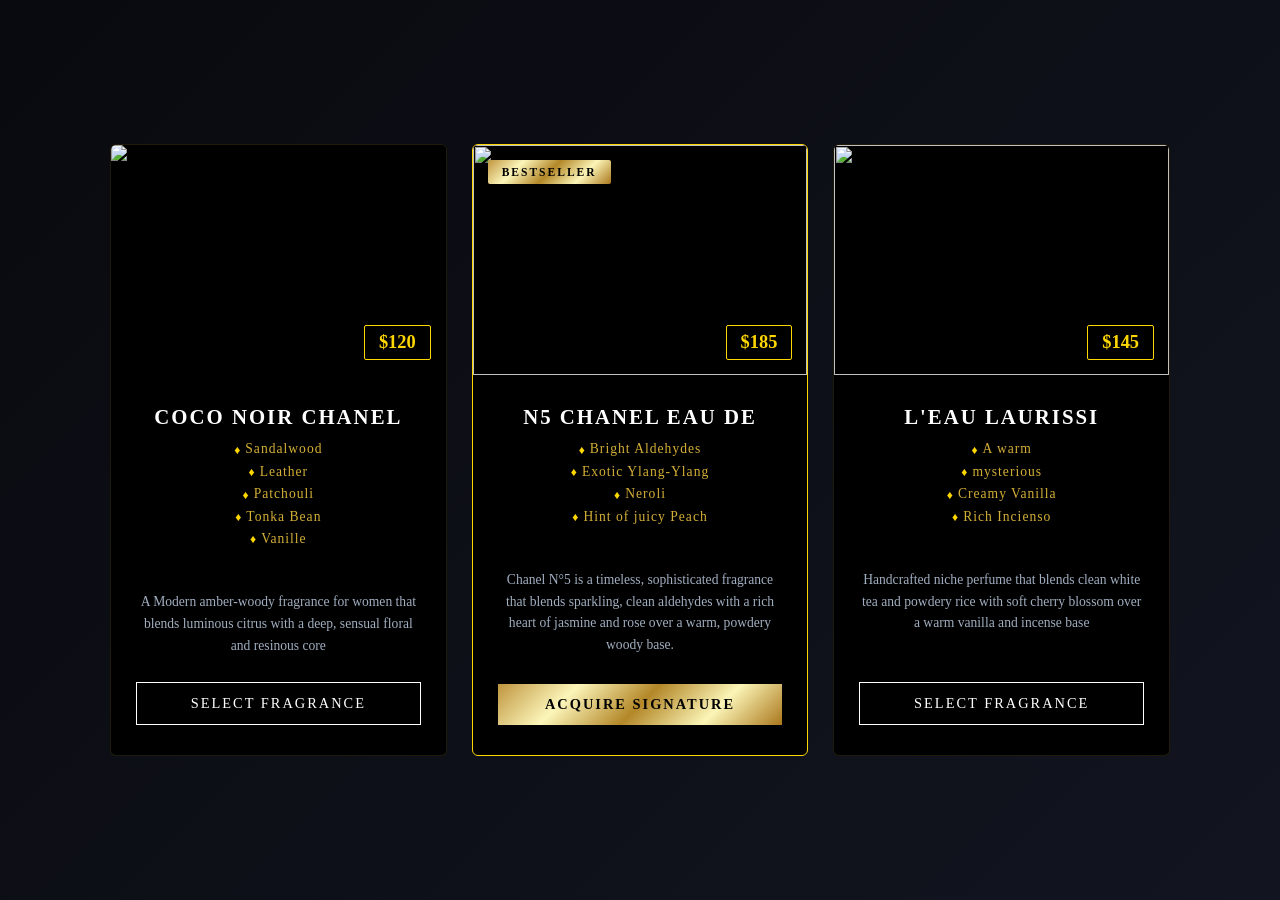
==== flexbox.html @ 5284da74 "first commit" ====
<!DOCTYPE html>
<html lang="en">
<head>
    <meta charset="UTF-8">
    <meta name="viewport" content="width=device-width, initial-scale=1.0">
    <title>FLEXBOX PRICING CARDS</title> 
    <link rel="Luxurious script" href="https://fonts.google.com/specimen/Luxurious+Script?preview.script=Latn">
    <link rel="Luxurious script" href="https://fonts.google.com/?preview.script=Latn&query=cinzel">
    <link rel="stylesheet" href="style.css">
</head>
<body>
    <style>
    :root {
      --bg-dark-gradient: linear-gradient(135deg,black 0%, black 100%);
      --card-bg-dark: black;
      --card-bg-featured: black;
      --text-primary: white;
      --text-muted: lightgray;
      --gold-accent: gold;
    --gold-gradient: linear-gradient(135deg, #bf953f 0%, #fcf6ba 25%, #b38728 50%, #fbf5b7 75%, #aa771c 100%);    }

    * {
      box-sizing: border-box;
      margin: 0;
      padding: 0;
    }
    body{
        font-family: 'Times New Roman', Times, serif;
        background: linear-gradient(135deg, #090a0f 0%, #121520 100% );
        min-height: 100vh;
        display: flex;
        justify-content: center;
        align-items: center;
        padding: 20px;
        }
    .pricing-container {
        display: flex;
        flex-direction: row;
        justify-content: center;
        align-items: stretch; 
        gap: 25px;
        width: 100%;
        max-width: 1100px;
        flex-wrap: wrap;
        padding: 0 20px;
    }
    .perfume-card {

     background-color: black;
     border: 1px solid rgba(212, 175, 55, 0.15); 
     border-radius: 6px;
     overflow: hidden;
     position: relative;
     transition: transform 0.4s cubic-bezier(0.16, 1, 0.3, 1), border-color 0.4s ease, box-shadow 0.4s ease;
     flex: 1 1 320px;
     display: flex;
     flex-direction: column;
    }
    .image-wrapper {
     position: relative;
     width: 100%;
     height: 230px;
     overflow: hidden;
     background-color: black;
    }
    .image-wrapper img {
     width: 100%;
     height: 100%;
     object-fit: cover;        
     object-position: center;   
     display: block;
    }

    .price-tag {
     position: absolute;
     bottom: 15px;
     right: 15px;
     background-color: black;
     backdrop-filter: blur(4px);
     border: 1px solid gold;
     color: gold;
     font-weight: 600;
     font-size: 1.15rem;
     padding: 6px 14px;
     border-radius: 2px;
     z-index: 10;
    }
    .card-content {
     padding: 30px 25px;
     text-align: center;
     display: flex;
     flex-direction: column;
     align-items: center;
     flex-grow: 1;
    } 

.perfume-title {
  color: #ffffff;         
  font-family: 'Cinzel', serif;
  font-size: 1.3rem;
  letter-spacing: 2px;
  margin-bottom: 12px;
  text-transform: uppercase;
}

.scent-notes {
  list-style: none;
  width: 100%;
  margin-bottom: 20px;
}

.scent-notes li {
  color: #d4af37 ;         
  font-size: 0.85rem;
  margin-bottom: 6px;
  letter-spacing: 1px;
  text-align:center;
  position: relative;
}
.scent-notes li::before {
    content:"♦ " ;
    display: inline;
    color: var(--gold-accent);
    font-size: 0.75rem;
    vertical-align: middle;
}

.description {
  color: #a0aec0 ;         
  font-size: 0.85rem;
  line-height: 1.6;
  margin-bottom: 25px;
  font-weight: 300;
  flex-grow: 1;
}

.purchase-btn {
  width: 100%;
  background: transparent ; 
  color: #ffffff ;         
  border: 1px solid #ffffff ; 
  padding: 12px 0;
  font-family: 'Cinzel', serif;
  font-size: 0.9rem;
  letter-spacing: 2px;
  text-transform: uppercase;
  cursor: pointer;
  transition: all 0.3s ease;
}

.purchase-btn:hover {
  background: #ffffff ;
  color: #000000 ;
}

.perfume-card.featured {
        background-color: var(--card-bg-featured);
        border: 1px solid var(--gold-accent);
    }
    
.featured-btn {
  background: linear-gradient(135deg, #bf953f 0%, #fcf6ba 25%, #b38728 50%, #fbf5b7 75%, #aa771c 100%);
  border: none ;
  color: #000000 ;
  font-weight: 600;
}

.featured-btn:hover {
  background: #ffffff ;
  color: #000000 ;
  box-shadow: 0 0 15px rgba(255, 255, 255, 0.4);
}
.perfume-card:hover {
    transform: translateY(-10px);
    border-color: #d4af37;
     box-shadow: 0 20px 40px rgba(0, 0, 0, 0.8), 
              0 0 22px rgba(212, 175, 55, 0.25);
}
.signature-badge {
    position: absolute;
    top: 15px;
    left: 15px;
    z-index: 30 ; 
    background: var(--gold-gradient);
    color: #000000 ;
    font-family: 'Cinzel', serif;
    font-size: 0.72rem;
    font-weight: 700;
    text-transform: uppercase;
    letter-spacing: 2px;
    padding: 6px 14px;
    border-radius: 2px;
    box-shadow: 0 4px 12px rgba(0, 0, 0, 0.6);
    display: block ;
}


    </style>
    <main class="pricing-container">
        <section class="perfume-card">
            <div class="image-wrapper">
                <span class="price-tag">$120 </span>
                    <img src="C:\Users\ADMIN\OneDrive\Desktop\Mern Stack\front end\CSS\coco perfume.avif" alt="coco noir chanel">
            </div>

            <div class="card-content">
                <h2 class="perfume-title">COCO NOIR CHANEL</h2>
                <ul class="scent-notes">
                    <li>Sandalwood</li>
                    <li>Leather</li>
                    <li>Patchouli</li> 
                    <li>Tonka Bean</li>
                    <li>Vanille</li>
                 </ul>
                 <br>
            <p class="description">A Modern amber-woody fragrance for women that blends luminous citrus with a deep, sensual floral and resinous core</p>
            <button class="purchase-btn"> SELECT FRAGRANCE </button>
            </div>


        </section>

        <section class="perfume-card featured">
            <div class="signature-badge">Bestseller</div>
            <div class="image-wrapper">
                <span class="price-tag">$185</span>
                <img src="C:\Users\ADMIN\Downloads\n5 perfume.avif">

            </div>
        <div class="card-content">
            <h2 class="perfume-title">N5 Chanel eau de</h2>
            <ul class="scent-notes">
                <li>Bright Aldehydes</li>
                <li>Exotic Ylang-Ylang</li>
                <li>Neroli</li>
                <li>Hint of juicy Peach</li>
            </ul>
            <br>
            <p class="description">Chanel N°5 is a timeless, sophisticated fragrance that blends sparkling, clean aldehydes with a rich heart of jasmine and rose over a warm, powdery woody base.</p>
            <button class="purchase-btn featured-btn">ACQUIRE SIGNATURE</button>
        </div>
        </section>

        <section class="perfume-card">
            <div class="image-wrapper">
                <span class="price-tag">$145</span>
                    <img src="C:\Users\ADMIN\Downloads\laurissi perfume.avif">
            </div>

        <div class="card-content">
            <h2 class="perfume-title">L'Eau Laurissi</h2>
            <ul class="scent-notes">
                <li>A warm</li>
                <li>mysterious</li>
                <li>Creamy Vanilla</li>
                <li>Rich Incienso</li>
            </ul>
            <br>
            <p class="description">Handcrafted niche perfume that blends clean white tea and powdery rice with soft cherry blossom over a warm vanilla and incense base</p><br>
            <button class="purchase-btn">SELECT FRAGRANCE</button>
        </div>
        </section>
    </main>
</body>
</html>
---- style.css ----
* {
      box-sizing: border-box;
      margin: 0;
      padding: 0;
    }
    body{
        font-family: 'Times New Roman', Times, serif;
        background: linear-gradient(135deg);
        min-height: 100vh;
        display: flex;
        justify-content: center;
        align-items: center;
        padding: 60px, 20px;
        }
    .pricing-container {
        display: flex;
        flex-direction: row;
        justify-content: center;
        align-items: stretch; 
        gap: 32px;
        width: 100%;
        max-width: 1150px;
    }
    .perfume-card {
     background-color: #161a26;
     border: 1px solid rgba(212, 175, 55, 0.15); 
     border-radius: 4px;
     overflow: hidden;
     position: relative;
     transition: transform 0.4s ease, border-color 0.4s ease, box-shadow 0.4s ease;
     flex: 1 1 320px;
     display: flex;
     flex-direction: column;
    }
    .image-wrapper {
     position: relative;
     width: 100%;
     height: 280px;
     overflow: hidden;
     background-color: #121520;
    }

    .image-wrapper img {
     width: 100%;
     height: 100%;
     object-fit: cover;        
     object-position: center;   
     display: block;
    }

    .price-tag {
     position: absolute;
      bottom: 15px;
     right: 15px;
     background-color: rgba(9, 10, 15, 0.85);
     backdrop-filter: blur(4px);
     border: 1px solid #d4af37;
     color: #d4af37;
     font-weight: 600;
     font-size: 1.15rem;
     padding: 6px 14px;
     border-radius: 2px;
     z-index: 10;
    }
    .card-content {
     padding: 30px 25px;
     text-align: center;
     display: flex;
     flex-direction: column;
     align-items: center;
     flex-grow: 1;
    }
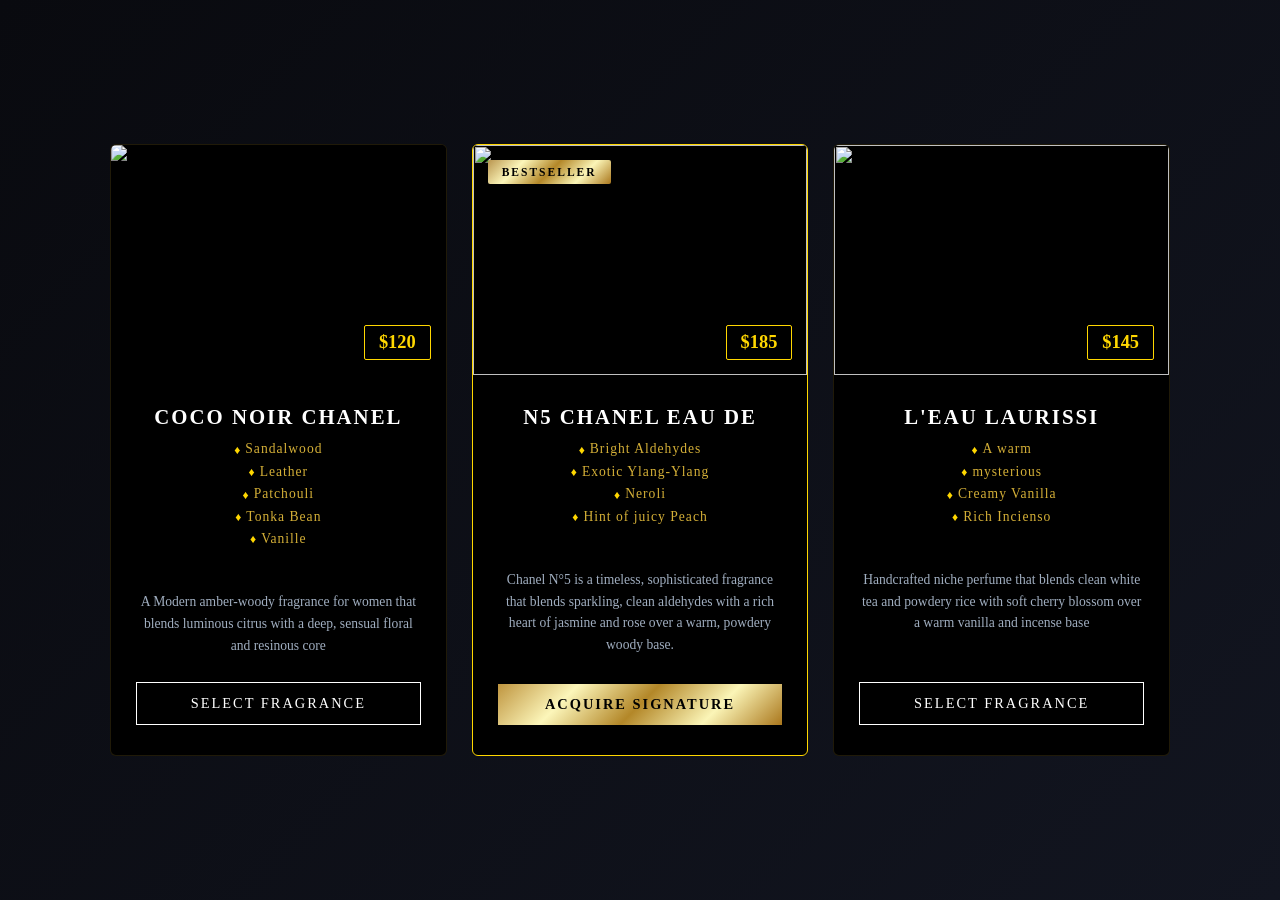
==== commit bcf0c3e8: "first commit" ====
--- a/flexbox.html
+++ b/flexbox.html
@@ -17,7 +17,7 @@
       --text-primary: white;
       --text-muted: lightgray;
       --gold-accent: gold;
-    --gold-gradient: linear-gradient(135deg, #bf953f 0%, #fcf6ba 25%, #b38728 50%, #fbf5b7 75%, #aa771c 100%);    }
+    --gold-gradient: linear-gradient(135deg, #b9954e 0%, #fcf6ba 25%, #b38728 50%, #fbf5b7 75%, #aa771c 100%);    }
 
     * {
       box-sizing: border-box;
